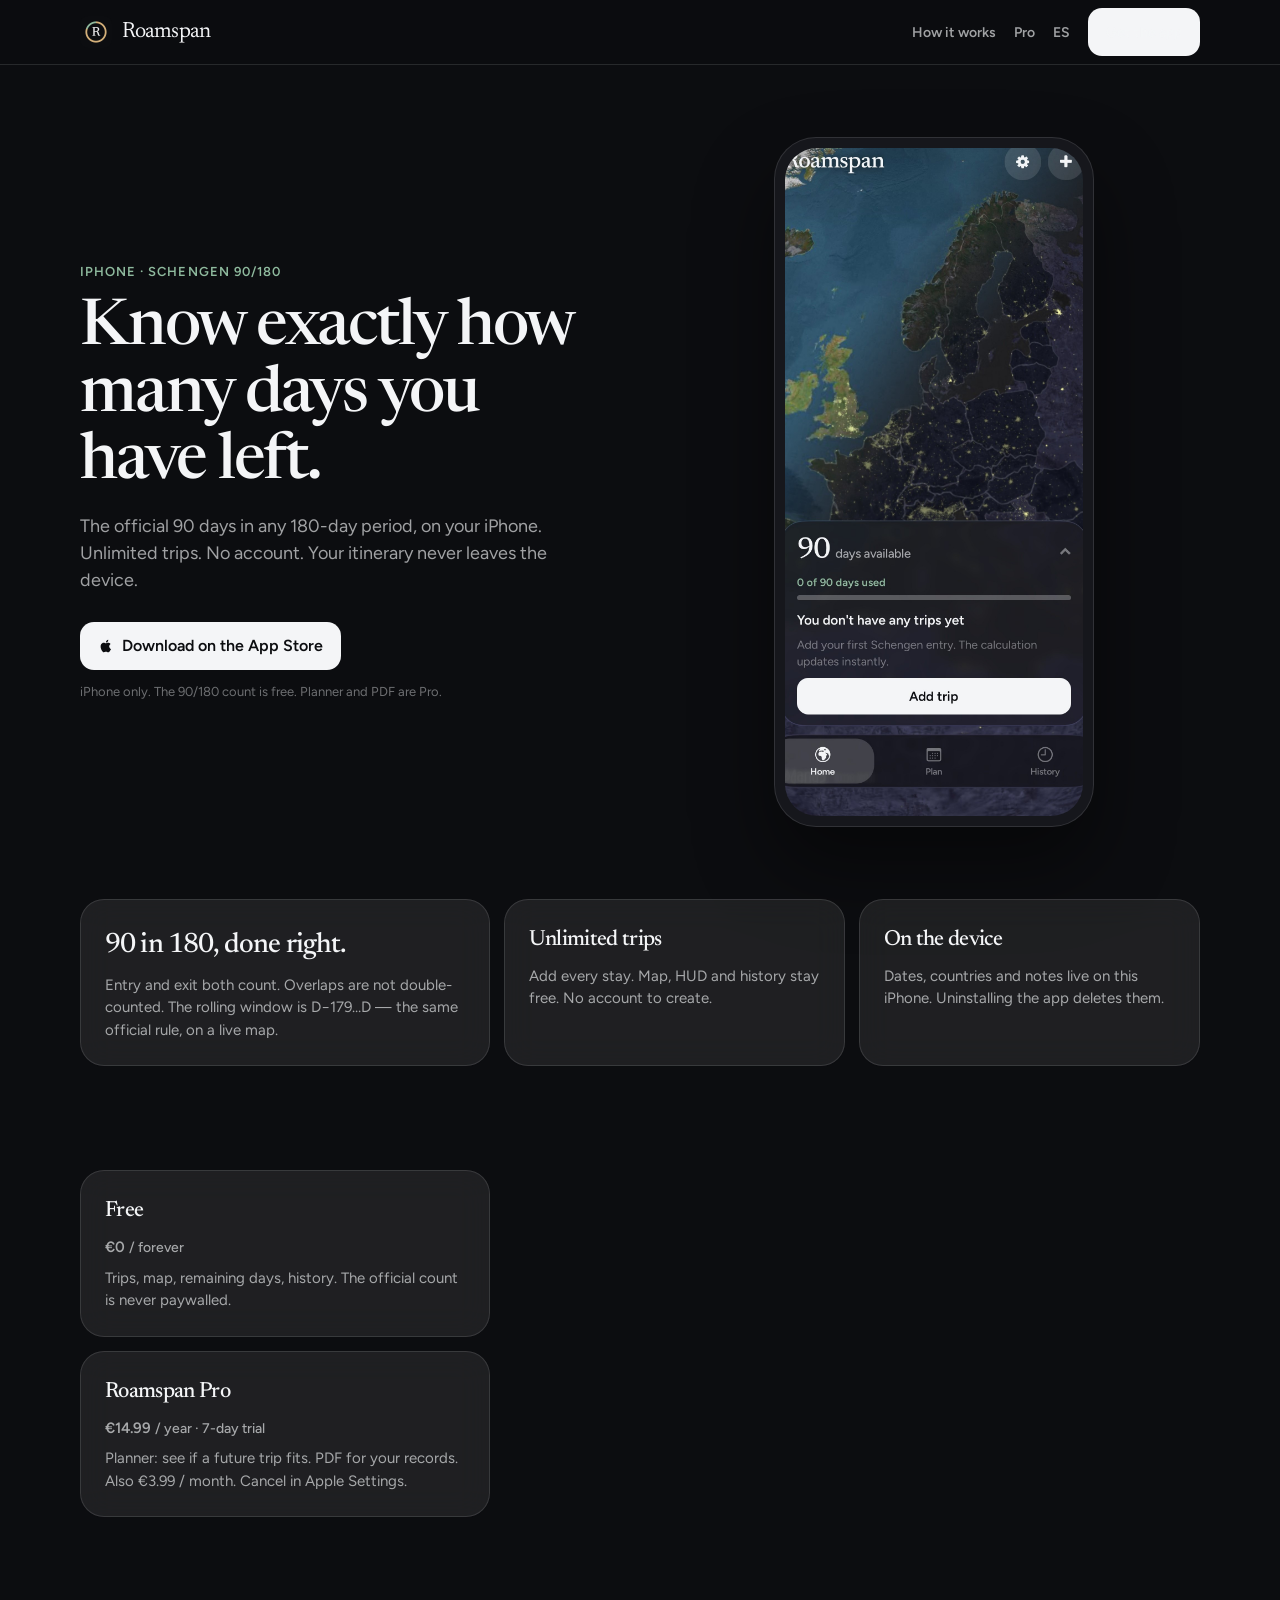
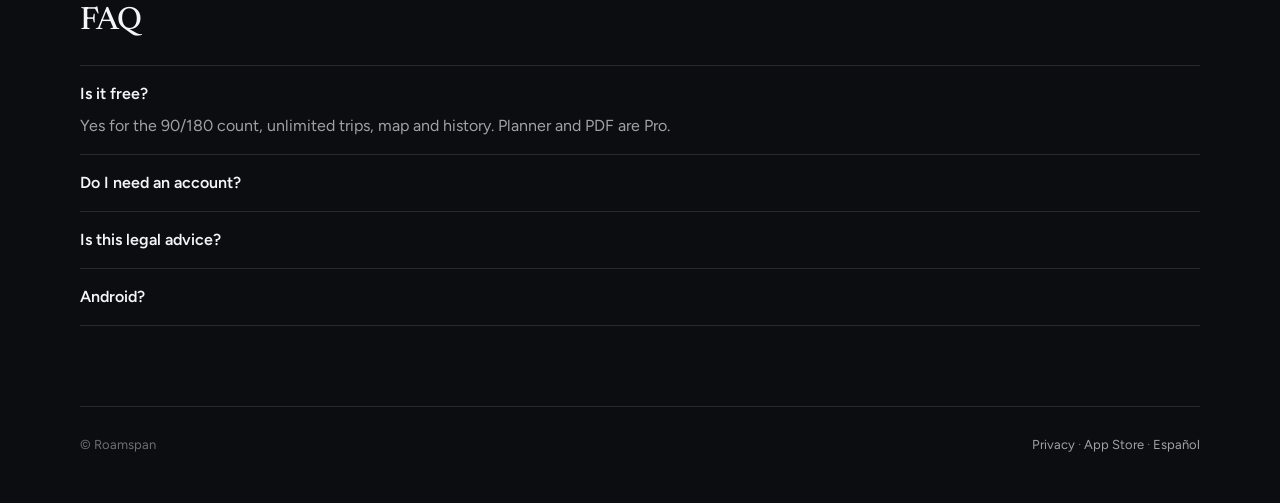
==== index.html @ 3d86e98d "feat(web): landing en inglés como idioma principal Raíz y privacidad en inglés; español en /es/. Moc" ====
<!doctype html>
<html lang="en">
<head>
  <meta charset="utf-8" />
  <meta name="viewport" content="width=device-width, initial-scale=1" />
  <title>Roamspan — Know your Schengen days</title>
  <meta name="description" content="The official 90/180 Schengen rule on iPhone. Unlimited trips, no account. Your itinerary never leaves the device." />
  <link rel="canonical" href="https://roamspan.app/" />
  <link rel="alternate" hreflang="en" href="https://roamspan.app/" />
  <link rel="alternate" hreflang="es" href="https://roamspan.app/es/" />
  <link rel="alternate" hreflang="x-default" href="https://roamspan.app/" />
  <meta name="apple-itunes-app" content="app-id=6804630253, affiliate-data=ct=web_home" />
  <meta property="og:type" content="website" />
  <meta property="og:url" content="https://roamspan.app/" />
  <meta property="og:title" content="Roamspan — Know your Schengen days" />
  <meta property="og:description" content="90/180 on iPhone. No account. Your trips stay on the device." />
  <meta property="og:locale" content="en_US" />
  <meta property="og:locale:alternate" content="es_ES" />
  <meta property="og:image" content="https://roamspan.app/og.jpg" />
  <meta name="twitter:card" content="summary_large_image" />
  <link rel="icon" href="/favicon.png" />
  <link rel="apple-touch-icon" href="/icon.png" />
  <link rel="preconnect" href="https://fonts.googleapis.com" />
  <link rel="preconnect" href="https://fonts.gstatic.com" crossorigin />
  <link href="https://fonts.googleapis.com/css2?family=Figtree:wght@400;500;600&family=Newsreader:opsz,wght@6..72,500&display=swap" rel="stylesheet" />
  <link rel="stylesheet" href="/styles.css" />
</head>
<body>
  <header class="nav">
    <div class="wrap nav-inner">
      <a class="brand" href="/"><img src="/icon.png" width="32" height="32" alt="" />Roamspan</a>
      <nav class="nav-links">
        <a href="#how">How it works</a>
        <a href="#pro">Pro</a>
        <a href="/es/" class="lang" hreflang="es">ES</a>
        <a class="btn" href="https://apps.apple.com/app/id6804630253">Get the app</a>
      </nav>
    </div>
  </header>

  <main>
    <section class="wrap hero">
      <div>
        <p class="kicker">iPhone · Schengen 90/180</p>
        <h1>Know exactly how many days you have left.</h1>
        <p class="lede">The official 90 days in any 180-day period, on your iPhone. Unlimited trips. No account. Your itinerary never leaves the device.</p>
        <div class="cta-row">
          <a class="btn" href="https://apps.apple.com/app/id6804630253">
            <svg viewBox="0 0 24 24" aria-hidden="true"><path fill="currentColor" d="M16.7 12.6c0-2.4 2-3.6 2.1-3.7-1.1-1.7-2.9-1.9-3.5-1.9-1.5-.2-2.9.9-3.6.9s-1.9-1-3.1-.9c-1.6 0-3.1 1-3.9 2.4-1.7 2.9-.4 7.2 1.2 9.6.8 1.2 1.7 2.5 3 2.4 1.2-.1 1.6-.7 3.1-.7s1.8.7 3.1.7 2-.1 3-2.3c1.1-1.3 1.5-2.5 1.5-2.6-.1 0-2.8-1.1-2.9-4.3zM14.5 5.8c.6-.8 1.1-1.9.9-3-.9 0-2 .6-2.6 1.3-.6.7-1.1 1.8-.9 2.8 1 .1 2-.5 2.6-1.1z"/></svg>
            Download on the App Store
          </a>
        </div>
        <p class="fine">iPhone only. The 90/180 count is free. Planner and PDF are Pro.</p>
      </div>
      <div class="phone" aria-hidden="true">
        <img src="/app-home.jpg" alt="" width="390" height="800" />
      </div>
    </section>

    <section class="wrap bento" id="how">
      <article class="card wide">
        <h2>90 in 180, done right.</h2>
        <p>Entry and exit both count. Overlaps are not double-counted. The rolling window is D−179…D — the same official rule, on a live map.</p>
      </article>
      <article class="card">
        <h3>Unlimited trips</h3>
        <p>Add every stay. Map, HUD and history stay free. No account to create.</p>
      </article>
      <article class="card">
        <h3>On the device</h3>
        <p>Dates, countries and notes live on this iPhone. Uninstalling the app deletes them.</p>
      </article>
    </section>

    <section class="wrap bento" id="pro">
      <article class="card">
        <h3>Free</h3>
        <p class="price">€0 <span>/ forever</span></p>
        <p>Trips, map, remaining days, history. The official count is never paywalled.</p>
      </article>
      <article class="card wide">
        <h3>Roamspan Pro</h3>
        <p class="price">€14.99 <span>/ year · 7-day trial</span></p>
        <p>Planner: see if a future trip fits. PDF for your records. Also €3.99 / month. Cancel in Apple Settings.</p>
      </article>
    </section>

    <section class="wrap faq">
      <h2>FAQ</h2>
      <details open>
        <summary>Is it free?</summary>
        <p>Yes for the 90/180 count, unlimited trips, map and history. Planner and PDF are Pro.</p>
      </details>
      <details>
        <summary>Do I need an account?</summary>
        <p>No. There is no sign-in. Your trips stay on the iPhone.</p>
      </details>
      <details>
        <summary>Is this legal advice?</summary>
        <p>No. Roamspan is a planning tool. Border authorities always have the final decision. Short-stay visas, residence permits and some bilateral rules follow other limits.</p>
      </details>
      <details>
        <summary>Android?</summary>
        <p>Not in V1. Roamspan is iPhone-only for now.</p>
      </details>
    </section>
  </main>

  <footer class="wrap foot">
    <span>© Roamspan</span>
    <span>
      <a href="/privacy/">Privacy</a>
      ·
      <a href="https://apps.apple.com/app/id6804630253">App Store</a>
      ·
      <a href="/es/" hreflang="es">Español</a>
    </span>
  </footer>
</body>
</html>
---- styles.css ----
:root {
  --bg: #0c0d10;
  --fg: #f4f5f7;
  --muted: rgba(244, 245, 247, 0.64);
  --subtle: rgba(244, 245, 247, 0.42);
  --ok: #8fba9e;
  --warn: #d4b07a;
  --fill: rgba(255, 255, 255, 0.08);
  --line: rgba(244, 245, 247, 0.12);
  --glass: rgba(22, 23, 28, 0.55);
}

* { box-sizing: border-box; margin: 0; padding: 0; }
html { scroll-behavior: smooth; }
body {
  font-family: Figtree, ui-sans-serif, system-ui, sans-serif;
  background: var(--bg);
  color: var(--fg);
  line-height: 1.5;
  -webkit-font-smoothing: antialiased;
}
a { color: inherit; }
img { max-width: 100%; display: block; }

.wrap { width: min(1120px, calc(100% - 40px)); margin-inline: auto; }
.serif { font-family: Newsreader, ui-serif, Georgia, serif; }

.nav {
  position: sticky;
  top: 0;
  z-index: 20;
  backdrop-filter: blur(18px);
  background: rgba(12, 13, 16, 0.72);
  border-bottom: 1px solid var(--line);
}
.nav-inner {
  display: flex;
  align-items: center;
  justify-content: space-between;
  min-height: 64px;
  gap: 16px;
}
.brand {
  display: flex;
  align-items: center;
  gap: 10px;
  text-decoration: none;
  font-family: Newsreader, ui-serif, Georgia, serif;
  font-size: 22px;
  letter-spacing: -0.04em;
}
.brand img { width: 32px; height: 32px; border-radius: 8px; }
.nav-links { display: flex; align-items: center; gap: 18px; }
.nav-links a { color: var(--muted); text-decoration: none; font-size: 14px; font-weight: 600; }
.nav-links a:hover { color: var(--fg); }
.lang { font-size: 13px; color: var(--subtle); text-decoration: none; font-weight: 600; }

.btn {
  display: inline-flex;
  align-items: center;
  justify-content: center;
  gap: 8px;
  min-height: 48px;
  padding: 0 18px;
  border-radius: 14px;
  background: var(--fg);
  color: var(--bg);
  font-weight: 600;
  font-size: 16px;
  text-decoration: none;
  border: 0;
}
.btn:hover { filter: brightness(0.96); }
.btn svg { width: 16px; height: 16px; }
.btn-ghost {
  background: transparent;
  color: var(--fg);
  border: 1px solid var(--line);
}

.hero {
  display: grid;
  grid-template-columns: 1fr 1fr;
  gap: 56px;
  align-items: center;
  padding: 72px 0 40px;
}
.kicker {
  color: var(--ok);
  font-size: 13px;
  font-weight: 600;
  letter-spacing: 0.08em;
  text-transform: uppercase;
  margin-bottom: 14px;
}
h1 {
  font-family: Newsreader, ui-serif, Georgia, serif;
  font-size: clamp(40px, 5vw, 64px);
  font-weight: 500;
  letter-spacing: -0.035em;
  line-height: 1.05;
  margin-bottom: 16px;
}
.lede {
  color: var(--muted);
  font-size: 18px;
  max-width: 42ch;
  margin-bottom: 28px;
}
.cta-row { display: flex; flex-wrap: wrap; gap: 12px; align-items: center; }
.fine { color: var(--subtle); font-size: 13px; margin-top: 12px; }

.phone {
  justify-self: center;
  width: min(320px, 100%);
  aspect-ratio: 9 / 19.4;
  border-radius: 42px;
  padding: 10px;
  background: #16171c;
  border: 1px solid var(--line);
  box-shadow: 0 40px 80px rgba(0, 0, 0, 0.45);
}
.phone img {
  width: 100%;
  height: 100%;
  object-fit: cover;
  object-position: top;
  border-radius: 32px;
}

.bento {
  display: grid;
  grid-template-columns: 1.2fr 1fr 1fr;
  gap: 14px;
  padding: 32px 0 72px;
}
.card {
  background: var(--fill);
  border: 1px solid var(--line);
  border-radius: 24px;
  padding: 24px;
  backdrop-filter: blur(16px);
}
.card.wide { grid-column: 1; }
.card h2, .card h3 {
  font-family: Newsreader, ui-serif, Georgia, serif;
  font-weight: 500;
  letter-spacing: -0.03em;
  margin-bottom: 8px;
}
.card h2 { font-size: 28px; }
.card h3 { font-size: 22px; }
.card p { color: var(--muted); font-size: 15px; }
.price { font-size: 28px; font-weight: 600; margin: 8px 0; }
.price span { font-size: 14px; color: var(--muted); font-weight: 500; }

.faq { padding: 8px 0 80px; }
.faq h2 {
  font-family: Newsreader, ui-serif, Georgia, serif;
  font-size: 32px;
  font-weight: 500;
  letter-spacing: -0.03em;
  margin-bottom: 20px;
}
details {
  border-top: 1px solid var(--line);
  padding: 16px 0;
}
details:last-of-type { border-bottom: 1px solid var(--line); }
summary {
  cursor: pointer;
  font-weight: 600;
  list-style: none;
}
summary::-webkit-details-marker { display: none; }
details p { color: var(--muted); margin-top: 8px; max-width: 62ch; }

.foot {
  border-top: 1px solid var(--line);
  padding: 28px 0 48px;
  display: flex;
  justify-content: space-between;
  gap: 16px;
  flex-wrap: wrap;
  color: var(--subtle);
  font-size: 13px;
}
.foot a { color: var(--muted); text-decoration: none; }
.legal { max-width: 68ch; color: var(--muted); font-size: 16px; line-height: 1.6; }
.legal p + p { margin-top: 14px; }
.page { padding: 48px 0 80px; }
.page h1 { font-size: 42px; margin-bottom: 24px; }

@media (max-width: 840px) {
  .hero { grid-template-columns: 1fr; padding-top: 40px; }
  .phone { order: -1; width: min(260px, 70vw); }
  .bento { grid-template-columns: 1fr; }
  .card.wide { grid-column: auto; }
  h1 { font-size: 40px; }
}
@media (prefers-reduced-motion: reduce) {
  html { scroll-behavior: auto; }
}
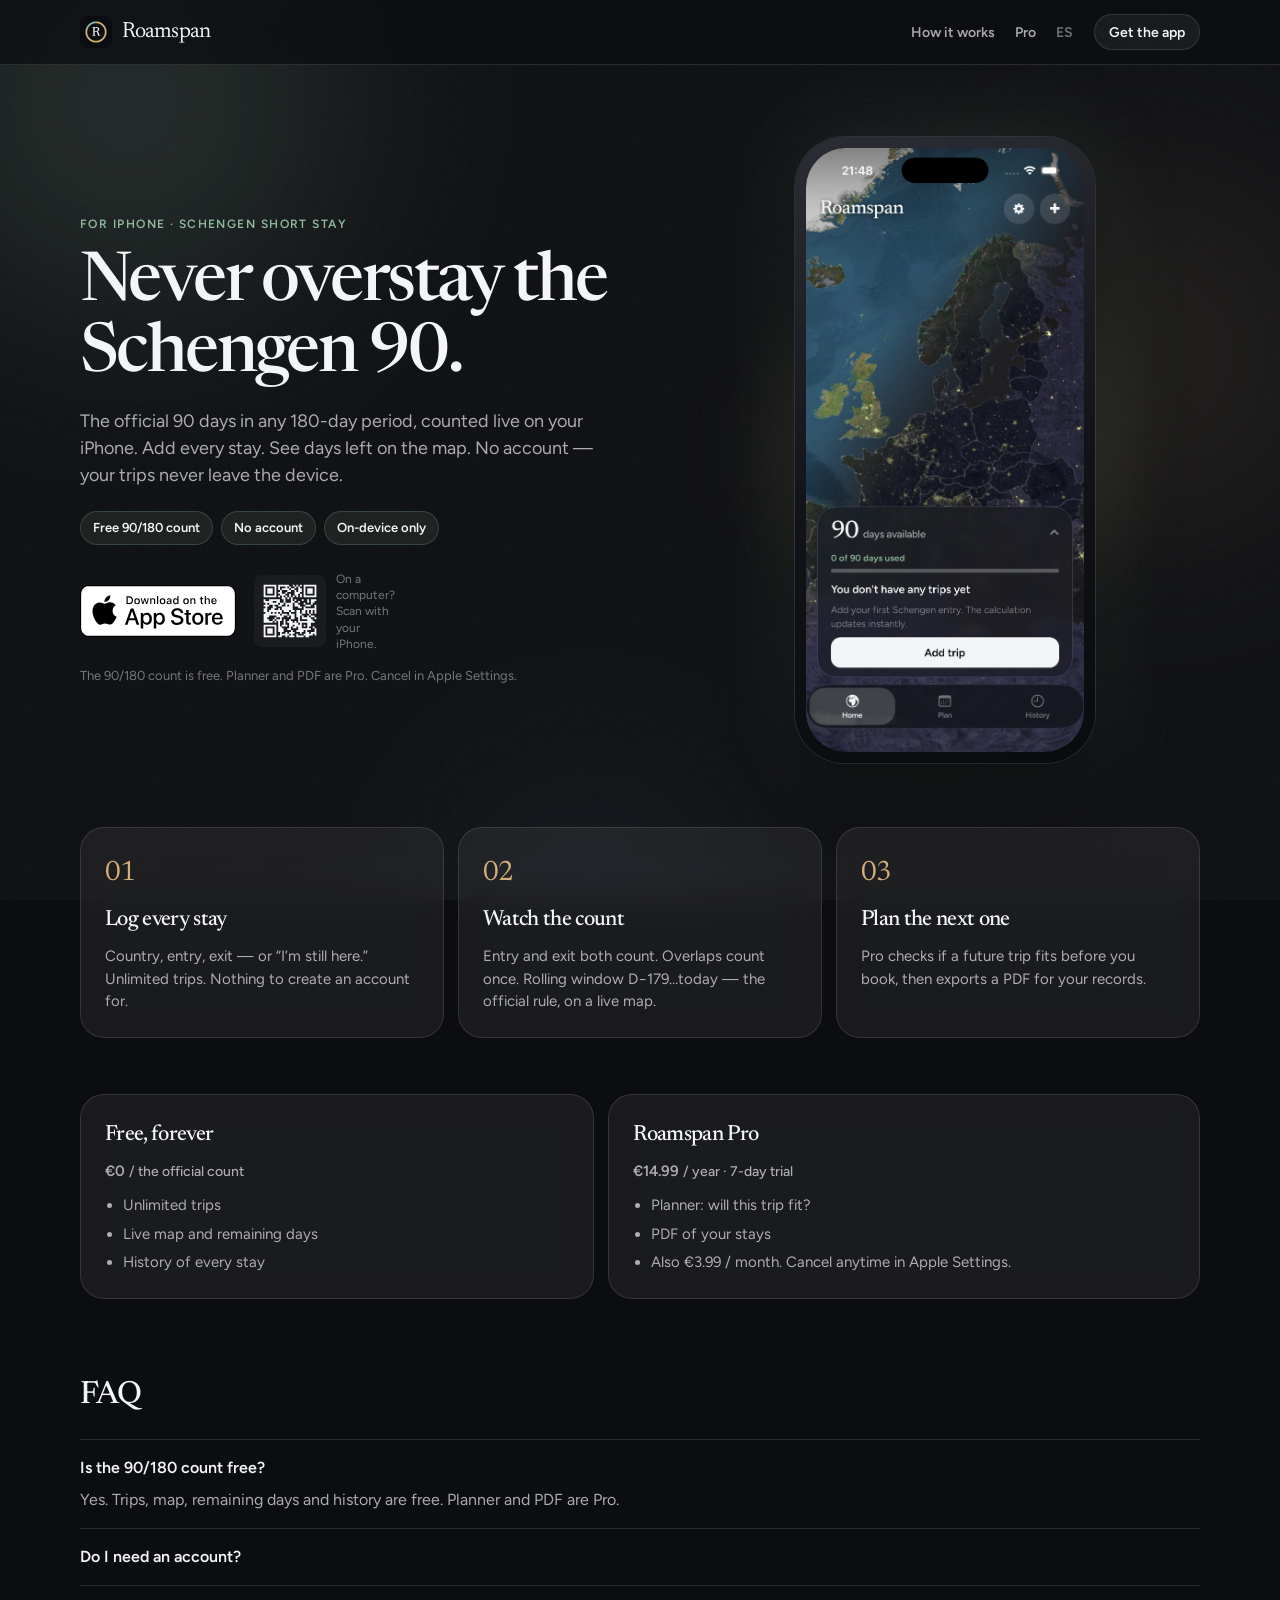
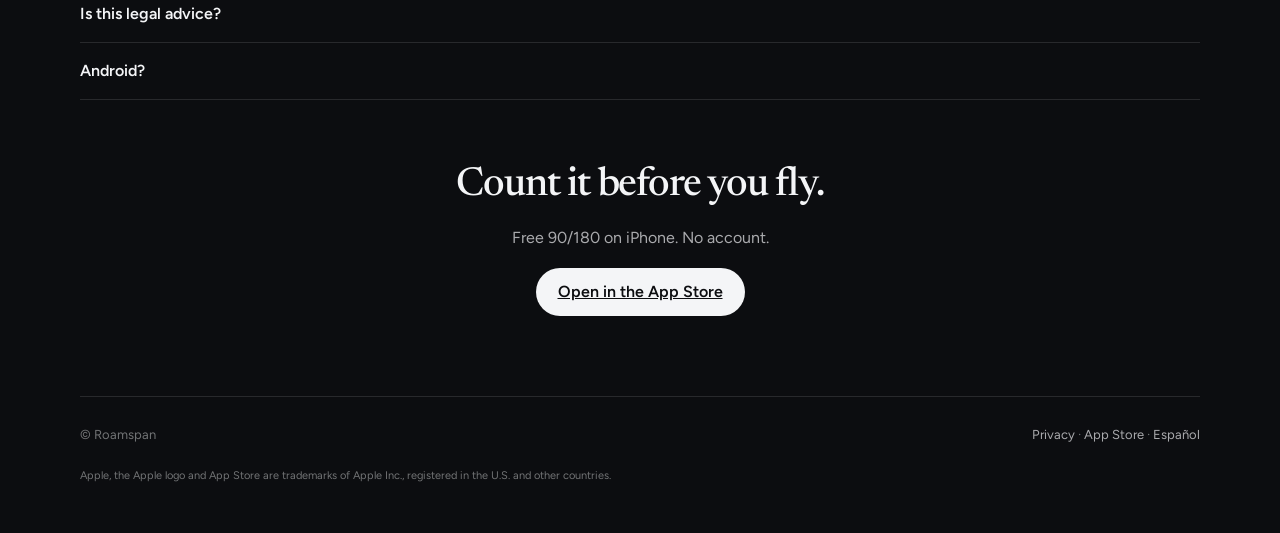
==== commit f85619f8: "fix(web): badge oficial de Apple, mockup completo y copy de conversión Fondo con orbes, CTA de nav l" ====
--- a/index.html
+++ b/index.html
@@ -3,8 +3,8 @@
 <head>
   <meta charset="utf-8" />
   <meta name="viewport" content="width=device-width, initial-scale=1" />
-  <title>Roamspan — Know your Schengen days</title>
-  <meta name="description" content="The official 90/180 Schengen rule on iPhone. Unlimited trips, no account. Your itinerary never leaves the device." />
+  <title>Roamspan — Never overstay the Schengen 90</title>
+  <meta name="description" content="The official 90 days in any 180-day period, counted live on iPhone. Unlimited trips. No account. Your itinerary never leaves the device." />
   <link rel="canonical" href="https://roamspan.app/" />
   <link rel="alternate" hreflang="en" href="https://roamspan.app/" />
   <link rel="alternate" hreflang="es" href="https://roamspan.app/es/" />
@@ -12,8 +12,8 @@
   <meta name="apple-itunes-app" content="app-id=6804630253, affiliate-data=ct=web_home" />
   <meta property="og:type" content="website" />
   <meta property="og:url" content="https://roamspan.app/" />
-  <meta property="og:title" content="Roamspan — Know your Schengen days" />
-  <meta property="og:description" content="90/180 on iPhone. No account. Your trips stay on the device." />
+  <meta property="og:title" content="Roamspan — Never overstay the Schengen 90" />
+  <meta property="og:description" content="Official 90/180 on iPhone. No account. Your trips stay on the device." />
   <meta property="og:locale" content="en_US" />
   <meta property="og:locale:alternate" content="es_ES" />
   <meta property="og:image" content="https://roamspan.app/og.jpg" />
@@ -26,6 +26,13 @@
   <link rel="stylesheet" href="/styles.css" />
 </head>
 <body>
+  <div class="bg" aria-hidden="true">
+    <div class="orb orb-a"></div>
+    <div class="orb orb-b"></div>
+    <div class="orb orb-c"></div>
+    <div class="grain"></div>
+  </div>
+
   <header class="nav">
     <div class="wrap nav-inner">
       <a class="brand" href="/"><img src="/icon.png" width="32" height="32" alt="" />Roamspan</a>
@@ -33,67 +40,88 @@
         <a href="#how">How it works</a>
         <a href="#pro">Pro</a>
         <a href="/es/" class="lang" hreflang="es">ES</a>
-        <a class="btn" href="https://apps.apple.com/app/id6804630253">Get the app</a>
+        <a class="nav-cta" href="https://apps.apple.com/app/id6804630253">Get the app</a>
       </nav>
     </div>
   </header>
 
   <main>
     <section class="wrap hero">
-      <div>
-        <p class="kicker">iPhone · Schengen 90/180</p>
-        <h1>Know exactly how many days you have left.</h1>
-        <p class="lede">The official 90 days in any 180-day period, on your iPhone. Unlimited trips. No account. Your itinerary never leaves the device.</p>
+      <div class="hero-copy">
+        <p class="kicker">For iPhone · Schengen short stay</p>
+        <h1>Never overstay the Schengen 90.</h1>
+        <p class="lede">The official 90 days in any 180-day period, counted live on your iPhone. Add every stay. See days left on the map. No account — your trips never leave the device.</p>
+        <ul class="chips">
+          <li>Free 90/180 count</li>
+          <li>No account</li>
+          <li>On-device only</li>
+        </ul>
         <div class="cta-row">
-          <a class="btn" href="https://apps.apple.com/app/id6804630253">
-            <svg viewBox="0 0 24 24" aria-hidden="true"><path fill="currentColor" d="M16.7 12.6c0-2.4 2-3.6 2.1-3.7-1.1-1.7-2.9-1.9-3.5-1.9-1.5-.2-2.9.9-3.6.9s-1.9-1-3.1-.9c-1.6 0-3.1 1-3.9 2.4-1.7 2.9-.4 7.2 1.2 9.6.8 1.2 1.7 2.5 3 2.4 1.2-.1 1.6-.7 3.1-.7s1.8.7 3.1.7 2-.1 3-2.3c1.1-1.3 1.5-2.5 1.5-2.6-.1 0-2.8-1.1-2.9-4.3zM14.5 5.8c.6-.8 1.1-1.9.9-3-.9 0-2 .6-2.6 1.3-.6.7-1.1 1.8-.9 2.8 1 .1 2-.5 2.6-1.1z"/></svg>
-            Download on the App Store
+          <a class="store-badge" href="https://apps.apple.com/app/id6804630253">
+            <img src="/badge-en.svg" alt="Download on the App Store" height="52" width="156" />
           </a>
+          <div class="scan">
+            <img src="/qr.svg" width="72" height="72" alt="QR code to the App Store" />
+            <span>On a computer? Scan with your iPhone.</span>
+          </div>
         </div>
-        <p class="fine">iPhone only. The 90/180 count is free. Planner and PDF are Pro.</p>
+        <p class="fine">The 90/180 count is free. Planner and PDF are Pro. Cancel in Apple Settings.</p>
       </div>
-      <div class="phone" aria-hidden="true">
-        <img src="/app-home.jpg" alt="" width="390" height="800" />
+      <div class="stage">
+        <div class="phone">
+          <img src="/app-home.jpg" alt="Roamspan home: 90 days available on a live Schengen map" width="1206" height="2622" />
+        </div>
       </div>
     </section>
 
-    <section class="wrap bento" id="how">
-      <article class="card wide">
-        <h2>90 in 180, done right.</h2>
-        <p>Entry and exit both count. Overlaps are not double-counted. The rolling window is D−179…D — the same official rule, on a live map.</p>
+    <section class="wrap steps" id="how">
+      <article class="step">
+        <p class="n">01</p>
+        <h2>Log every stay</h2>
+        <p>Country, entry, exit — or “I’m still here.” Unlimited trips. Nothing to create an account for.</p>
       </article>
-      <article class="card">
-        <h3>Unlimited trips</h3>
-        <p>Add every stay. Map, HUD and history stay free. No account to create.</p>
+      <article class="step">
+        <p class="n">02</p>
+        <h2>Watch the count</h2>
+        <p>Entry and exit both count. Overlaps count once. Rolling window D−179…today — the official rule, on a live map.</p>
       </article>
-      <article class="card">
-        <h3>On the device</h3>
-        <p>Dates, countries and notes live on this iPhone. Uninstalling the app deletes them.</p>
+      <article class="step">
+        <p class="n">03</p>
+        <h2>Plan the next one</h2>
+        <p>Pro checks if a future trip fits before you book, then exports a PDF for your records.</p>
       </article>
     </section>
 
     <section class="wrap bento" id="pro">
       <article class="card">
-        <h3>Free</h3>
-        <p class="price">€0 <span>/ forever</span></p>
-        <p>Trips, map, remaining days, history. The official count is never paywalled.</p>
+        <h3>Free, forever</h3>
+        <p class="price">€0 <span>/ the official count</span></p>
+        <ul>
+          <li>Unlimited trips</li>
+          <li>Live map and remaining days</li>
+          <li>History of every stay</li>
+        </ul>
       </article>
-      <article class="card wide">
+      <article class="card">
         <h3>Roamspan Pro</h3>
         <p class="price">€14.99 <span>/ year · 7-day trial</span></p>
-        <p>Planner: see if a future trip fits. PDF for your records. Also €3.99 / month. Cancel in Apple Settings.</p>
+        <ul>
+          <li>Planner: will this trip fit?</li>
+          <li>PDF of your stays</li>
+          <li>Also €3.99 / month. Cancel anytime in Apple Settings.</li>
+        </ul>
       </article>
     </section>
 
     <section class="wrap faq">
       <h2>FAQ</h2>
       <details open>
-        <summary>Is it free?</summary>
-        <p>Yes for the 90/180 count, unlimited trips, map and history. Planner and PDF are Pro.</p>
+        <summary>Is the 90/180 count free?</summary>
+        <p>Yes. Trips, map, remaining days and history are free. Planner and PDF are Pro.</p>
       </details>
       <details>
         <summary>Do I need an account?</summary>
-        <p>No. There is no sign-in. Your trips stay on the iPhone.</p>
+        <p>No. There is no sign-in. Dates, countries and notes live on this iPhone. Uninstalling the app deletes them.</p>
       </details>
       <details>
         <summary>Is this legal advice?</summary>
@@ -101,8 +129,16 @@
       </details>
       <details>
         <summary>Android?</summary>
-        <p>Not in V1. Roamspan is iPhone-only for now.</p>
+        <p>Not in V1. Roamspan is for iPhone.</p>
       </details>
+    </section>
+
+    <section class="wrap end">
+      <h2>Count it before you fly.</h2>
+      <p>Free 90/180 on iPhone. No account.</p>
+      <div class="cta-row">
+        <a class="nav-cta" href="https://apps.apple.com/app/id6804630253">Open in the App Store</a>
+      </div>
     </section>
   </main>
 
@@ -115,6 +151,7 @@
       ·
       <a href="/es/" hreflang="es">Español</a>
     </span>
+    <p class="legal-note">Apple, the Apple logo and App Store are trademarks of Apple Inc., registered in the U.S. and other countries.</p>
   </footer>
 </body>
 </html>
--- a/styles.css
+++ b/styles.css
@@ -1,13 +1,13 @@
 :root {
   --bg: #0c0d10;
   --fg: #f4f5f7;
-  --muted: rgba(244, 245, 247, 0.64);
-  --subtle: rgba(244, 245, 247, 0.42);
+  --muted: rgba(244, 245, 247, 0.68);
+  --subtle: rgba(244, 245, 247, 0.44);
   --ok: #8fba9e;
-  --warn: #d4b07a;
-  --fill: rgba(255, 255, 255, 0.08);
+  --gold: #d4b07a;
+  --fill: rgba(255, 255, 255, 0.06);
   --line: rgba(244, 245, 247, 0.12);
-  --glass: rgba(22, 23, 28, 0.55);
+  --glass: rgba(12, 13, 16, 0.72);
 }
 
 * { box-sizing: border-box; margin: 0; padding: 0; }
@@ -18,19 +18,89 @@
   color: var(--fg);
   line-height: 1.5;
   -webkit-font-smoothing: antialiased;
+  overflow-x: hidden;
 }
 a { color: inherit; }
 img { max-width: 100%; display: block; }
 
 .wrap { width: min(1120px, calc(100% - 40px)); margin-inline: auto; }
-.serif { font-family: Newsreader, ui-serif, Georgia, serif; }
+
+/* Ambient field */
+.bg {
+  position: fixed;
+  inset: 0;
+  z-index: 0;
+  pointer-events: none;
+  overflow: hidden;
+}
+.orb {
+  position: absolute;
+  border-radius: 50%;
+  filter: blur(80px);
+  opacity: 0.55;
+  will-change: transform;
+}
+.orb-a {
+  width: 52vw;
+  height: 52vw;
+  left: -16vw;
+  top: -18vw;
+  background: radial-gradient(circle, rgba(143, 186, 158, 0.38), transparent 68%);
+  animation: drift-a 22s ease-in-out infinite alternate;
+}
+.orb-b {
+  width: 44vw;
+  height: 44vw;
+  right: -12vw;
+  top: 8vh;
+  background: radial-gradient(circle, rgba(212, 176, 122, 0.22), transparent 68%);
+  animation: drift-b 28s ease-in-out infinite alternate;
+}
+.orb-c {
+  width: 36vw;
+  height: 36vw;
+  left: 28vw;
+  bottom: -18vw;
+  background: radial-gradient(circle, rgba(90, 120, 160, 0.18), transparent 70%);
+  animation: drift-c 26s ease-in-out infinite alternate;
+}
+.grain {
+  position: absolute;
+  inset: 0;
+  opacity: 0.09;
+  mix-blend-mode: overlay;
+  background-image: url("data:image/svg+xml;utf8,<svg xmlns='http://www.w3.org/2000/svg' width='160' height='160'><filter id='n'><feTurbulence type='fractalNoise' baseFrequency='0.85' numOctaves='2' stitchTiles='stitch'/><feColorMatrix values='0 0 0 0 1  0 0 0 0 1  0 0 0 0 1  0 0 0 0.55 0'/></filter><rect width='100%' height='100%' filter='url(%23n)'/></svg>");
+}
+
+@keyframes drift-a {
+  from { transform: translate(0, 0) scale(1); }
+  to { transform: translate(8%, 12%) scale(1.08); }
+}
+@keyframes drift-b {
+  from { transform: translate(0, 0) scale(1); }
+  to { transform: translate(-10%, 8%) scale(1.12); }
+}
+@keyframes drift-c {
+  from { transform: translate(0, 0); }
+  to { transform: translate(-6%, -10%); }
+}
+@keyframes rise {
+  from { opacity: 0; transform: translateY(14px); }
+  to { opacity: 1; transform: none; }
+}
+@keyframes glow {
+  from { opacity: 0.55; transform: scale(0.92); }
+  to { opacity: 1; transform: scale(1.06); }
+}
+
+.nav, main, footer { position: relative; z-index: 1; }
 
 .nav {
   position: sticky;
   top: 0;
   z-index: 20;
-  backdrop-filter: blur(18px);
-  background: rgba(12, 13, 16, 0.72);
+  backdrop-filter: blur(22px) saturate(1.2);
+  background: var(--glass);
   border-bottom: 1px solid var(--line);
 }
 .nav-inner {
@@ -50,89 +120,183 @@
   letter-spacing: -0.04em;
 }
 .brand img { width: 32px; height: 32px; border-radius: 8px; }
-.nav-links { display: flex; align-items: center; gap: 18px; }
-.nav-links a { color: var(--muted); text-decoration: none; font-size: 14px; font-weight: 600; }
+.nav-links { display: flex; align-items: center; gap: 20px; }
+.nav-links a {
+  color: var(--muted);
+  text-decoration: none;
+  font-size: 14px;
+  font-weight: 600;
+}
 .nav-links a:hover { color: var(--fg); }
-.lang { font-size: 13px; color: var(--subtle); text-decoration: none; font-weight: 600; }
-
-.btn {
+.nav-links a.lang { color: var(--subtle); letter-spacing: 0.04em; }
+.nav-cta {
   display: inline-flex;
   align-items: center;
-  justify-content: center;
-  gap: 8px;
-  min-height: 48px;
-  padding: 0 18px;
-  border-radius: 14px;
-  background: var(--fg);
-  color: var(--bg);
-  font-weight: 600;
-  font-size: 16px;
-  text-decoration: none;
-  border: 0;
-}
-.btn:hover { filter: brightness(0.96); }
-.btn svg { width: 16px; height: 16px; }
-.btn-ghost {
-  background: transparent;
-  color: var(--fg);
+  min-height: 36px;
+  padding: 0 14px;
+  border-radius: 999px;
   border: 1px solid var(--line);
-}
+  background: rgba(255, 255, 255, 0.06);
+  color: var(--fg) !important;
+  font-size: 13px;
+  font-weight: 600;
+}
+.nav-cta:hover { background: rgba(255, 255, 255, 0.12); color: var(--fg) !important; }
 
 .hero {
   display: grid;
-  grid-template-columns: 1fr 1fr;
-  gap: 56px;
-  align-items: center;
-  padding: 72px 0 40px;
-}
+  grid-template-columns: 1.05fr 0.95fr;
+  gap: 48px;
+  align-items: center;
+  padding: 72px 0 56px;
+}
+.hero-copy > * { animation: rise 0.75s cubic-bezier(0.22, 1, 0.36, 1) both; }
+.hero-copy > *:nth-child(2) { animation-delay: 0.07s; }
+.hero-copy > *:nth-child(3) { animation-delay: 0.14s; }
+.hero-copy > *:nth-child(4) { animation-delay: 0.2s; }
+.hero-copy > *:nth-child(5) { animation-delay: 0.26s; }
+.hero-copy > *:nth-child(6) { animation-delay: 0.32s; }
+
 .kicker {
   color: var(--ok);
-  font-size: 13px;
-  font-weight: 600;
-  letter-spacing: 0.08em;
+  font-size: 12px;
+  font-weight: 600;
+  letter-spacing: 0.12em;
   text-transform: uppercase;
-  margin-bottom: 14px;
+  margin-bottom: 16px;
 }
 h1 {
   font-family: Newsreader, ui-serif, Georgia, serif;
-  font-size: clamp(40px, 5vw, 64px);
-  font-weight: 500;
-  letter-spacing: -0.035em;
-  line-height: 1.05;
-  margin-bottom: 16px;
+  font-size: clamp(40px, 5.4vw, 68px);
+  font-weight: 500;
+  letter-spacing: -0.038em;
+  line-height: 1.04;
+  margin-bottom: 18px;
 }
 .lede {
   color: var(--muted);
   font-size: 18px;
-  max-width: 42ch;
-  margin-bottom: 28px;
-}
-.cta-row { display: flex; flex-wrap: wrap; gap: 12px; align-items: center; }
-.fine { color: var(--subtle); font-size: 13px; margin-top: 12px; }
-
+  max-width: 44ch;
+  margin-bottom: 22px;
+}
+.chips {
+  display: flex;
+  flex-wrap: wrap;
+  gap: 8px;
+  list-style: none;
+  margin-bottom: 26px;
+}
+.chips li {
+  font-size: 13px;
+  font-weight: 600;
+  color: var(--fg);
+  padding: 6px 12px;
+  border-radius: 999px;
+  background: rgba(143, 186, 158, 0.1);
+  border: 1px solid rgba(143, 186, 158, 0.22);
+}
+.cta-row {
+  display: flex;
+  flex-wrap: wrap;
+  gap: 18px;
+  align-items: center;
+}
+.store-badge {
+  display: inline-block;
+  line-height: 0;
+  /* Apple: min 40px on-screen, one-quarter height as clear space */
+  padding: 10px 0;
+}
+.store-badge img {
+  height: 52px;
+  width: auto;
+}
+.scan {
+  display: flex;
+  align-items: center;
+  gap: 10px;
+  color: var(--subtle);
+  font-size: 12px;
+  max-width: 16ch;
+  line-height: 1.35;
+}
+.scan img {
+  width: 72px;
+  height: 72px;
+  flex-shrink: 0;
+  border-radius: 8px;
+  background: rgba(255, 255, 255, 0.04);
+  padding: 6px;
+}
+.fine { color: var(--subtle); font-size: 13px; margin-top: 14px; }
+
+.stage {
+  position: relative;
+  display: grid;
+  place-items: center;
+  min-height: 560px;
+  animation: rise 0.9s 0.18s cubic-bezier(0.22, 1, 0.36, 1) both;
+}
+.stage::before {
+  content: "";
+  position: absolute;
+  width: 78%;
+  height: 62%;
+  background: radial-gradient(circle, rgba(143, 186, 158, 0.4), rgba(212, 176, 122, 0.14) 42%, transparent 70%);
+  filter: blur(42px);
+  animation: glow 9s ease-in-out infinite alternate;
+}
 .phone {
-  justify-self: center;
-  width: min(320px, 100%);
-  aspect-ratio: 9 / 19.4;
-  border-radius: 42px;
-  padding: 10px;
-  background: #16171c;
-  border: 1px solid var(--line);
-  box-shadow: 0 40px 80px rgba(0, 0, 0, 0.45);
+  position: relative;
+  width: min(300px, 76vw);
+  padding: 11px;
+  border-radius: 50px;
+  background: linear-gradient(165deg, #2c2d34 0%, #121318 55%, #0a0b0e 100%);
+  box-shadow:
+    0 0 0 1px rgba(255, 255, 255, 0.1),
+    0 30px 60px rgba(0, 0, 0, 0.45),
+    0 0 90px rgba(143, 186, 158, 0.16);
 }
 .phone img {
   width: 100%;
-  height: 100%;
-  object-fit: cover;
-  object-position: top;
-  border-radius: 32px;
-}
+  height: auto;
+  border-radius: 40px;
+}
+
+.steps {
+  display: grid;
+  grid-template-columns: repeat(3, 1fr);
+  gap: 14px;
+  padding: 8px 0 56px;
+}
+.step {
+  background: var(--fill);
+  border: 1px solid var(--line);
+  border-radius: 24px;
+  padding: 24px;
+  backdrop-filter: blur(16px);
+}
+.step .n {
+  font-family: Newsreader, ui-serif, Georgia, serif;
+  font-size: 28px;
+  color: var(--gold);
+  letter-spacing: -0.04em;
+  margin-bottom: 10px;
+}
+.step h2 {
+  font-family: Newsreader, ui-serif, Georgia, serif;
+  font-weight: 500;
+  font-size: 22px;
+  letter-spacing: -0.03em;
+  margin-bottom: 8px;
+}
+.step p { color: var(--muted); font-size: 15px; }
 
 .bento {
   display: grid;
-  grid-template-columns: 1.2fr 1fr 1fr;
+  grid-template-columns: 1fr 1.15fr;
   gap: 14px;
-  padding: 32px 0 72px;
+  padding: 0 0 64px;
 }
 .card {
   background: var(--fill);
@@ -141,20 +305,25 @@
   padding: 24px;
   backdrop-filter: blur(16px);
 }
-.card.wide { grid-column: 1; }
-.card h2, .card h3 {
+.card h3 {
   font-family: Newsreader, ui-serif, Georgia, serif;
   font-weight: 500;
   letter-spacing: -0.03em;
+  font-size: 22px;
   margin-bottom: 8px;
 }
-.card h2 { font-size: 28px; }
-.card h3 { font-size: 22px; }
 .card p { color: var(--muted); font-size: 15px; }
 .price { font-size: 28px; font-weight: 600; margin: 8px 0; }
 .price span { font-size: 14px; color: var(--muted); font-weight: 500; }
-
-.faq { padding: 8px 0 80px; }
+.card ul {
+  margin-top: 12px;
+  padding-left: 18px;
+  color: var(--muted);
+  font-size: 15px;
+}
+.card li + li { margin-top: 6px; }
+
+.faq { padding: 8px 0 48px; }
 .faq h2 {
   font-family: Newsreader, ui-serif, Georgia, serif;
   font-size: 32px;
@@ -174,6 +343,29 @@
 }
 summary::-webkit-details-marker { display: none; }
 details p { color: var(--muted); margin-top: 8px; max-width: 62ch; }
+
+.end {
+  text-align: center;
+  padding: 8px 0 80px;
+}
+.end h2 {
+  font-family: Newsreader, ui-serif, Georgia, serif;
+  font-size: clamp(28px, 4vw, 40px);
+  font-weight: 500;
+  letter-spacing: -0.03em;
+  margin-bottom: 10px;
+}
+.end p { color: var(--muted); margin-bottom: 18px; }
+.end .cta-row { justify-content: center; }
+.end .nav-cta {
+  min-height: 48px;
+  padding: 0 22px;
+  font-size: 16px;
+  background: var(--fg);
+  color: var(--bg) !important;
+  border: 0;
+}
+.end .nav-cta:hover { filter: brightness(0.96); color: var(--bg) !important; }
 
 .foot {
   border-top: 1px solid var(--line);
@@ -186,18 +378,22 @@
   font-size: 13px;
 }
 .foot a { color: var(--muted); text-decoration: none; }
+.legal-note { width: 100%; font-size: 11px; color: var(--subtle); margin-top: 8px; }
 .legal { max-width: 68ch; color: var(--muted); font-size: 16px; line-height: 1.6; }
 .legal p + p { margin-top: 14px; }
 .page { padding: 48px 0 80px; }
 .page h1 { font-size: 42px; margin-bottom: 24px; }
 
 @media (max-width: 840px) {
-  .hero { grid-template-columns: 1fr; padding-top: 40px; }
-  .phone { order: -1; width: min(260px, 70vw); }
-  .bento { grid-template-columns: 1fr; }
-  .card.wide { grid-column: auto; }
-  h1 { font-size: 40px; }
+  .hero { grid-template-columns: 1fr; padding-top: 36px; gap: 28px; }
+  .stage { order: -1; min-height: 0; }
+  .phone { width: min(240px, 68vw); }
+  .steps, .bento { grid-template-columns: 1fr; }
+  h1 { font-size: 38px; }
+  .scan { display: none; }
+  .nav-links a:not(.nav-cta):not(.lang) { display: none; }
 }
 @media (prefers-reduced-motion: reduce) {
   html { scroll-behavior: auto; }
-}
+  .orb, .stage::before, .hero-copy > *, .stage { animation: none !important; }
+}
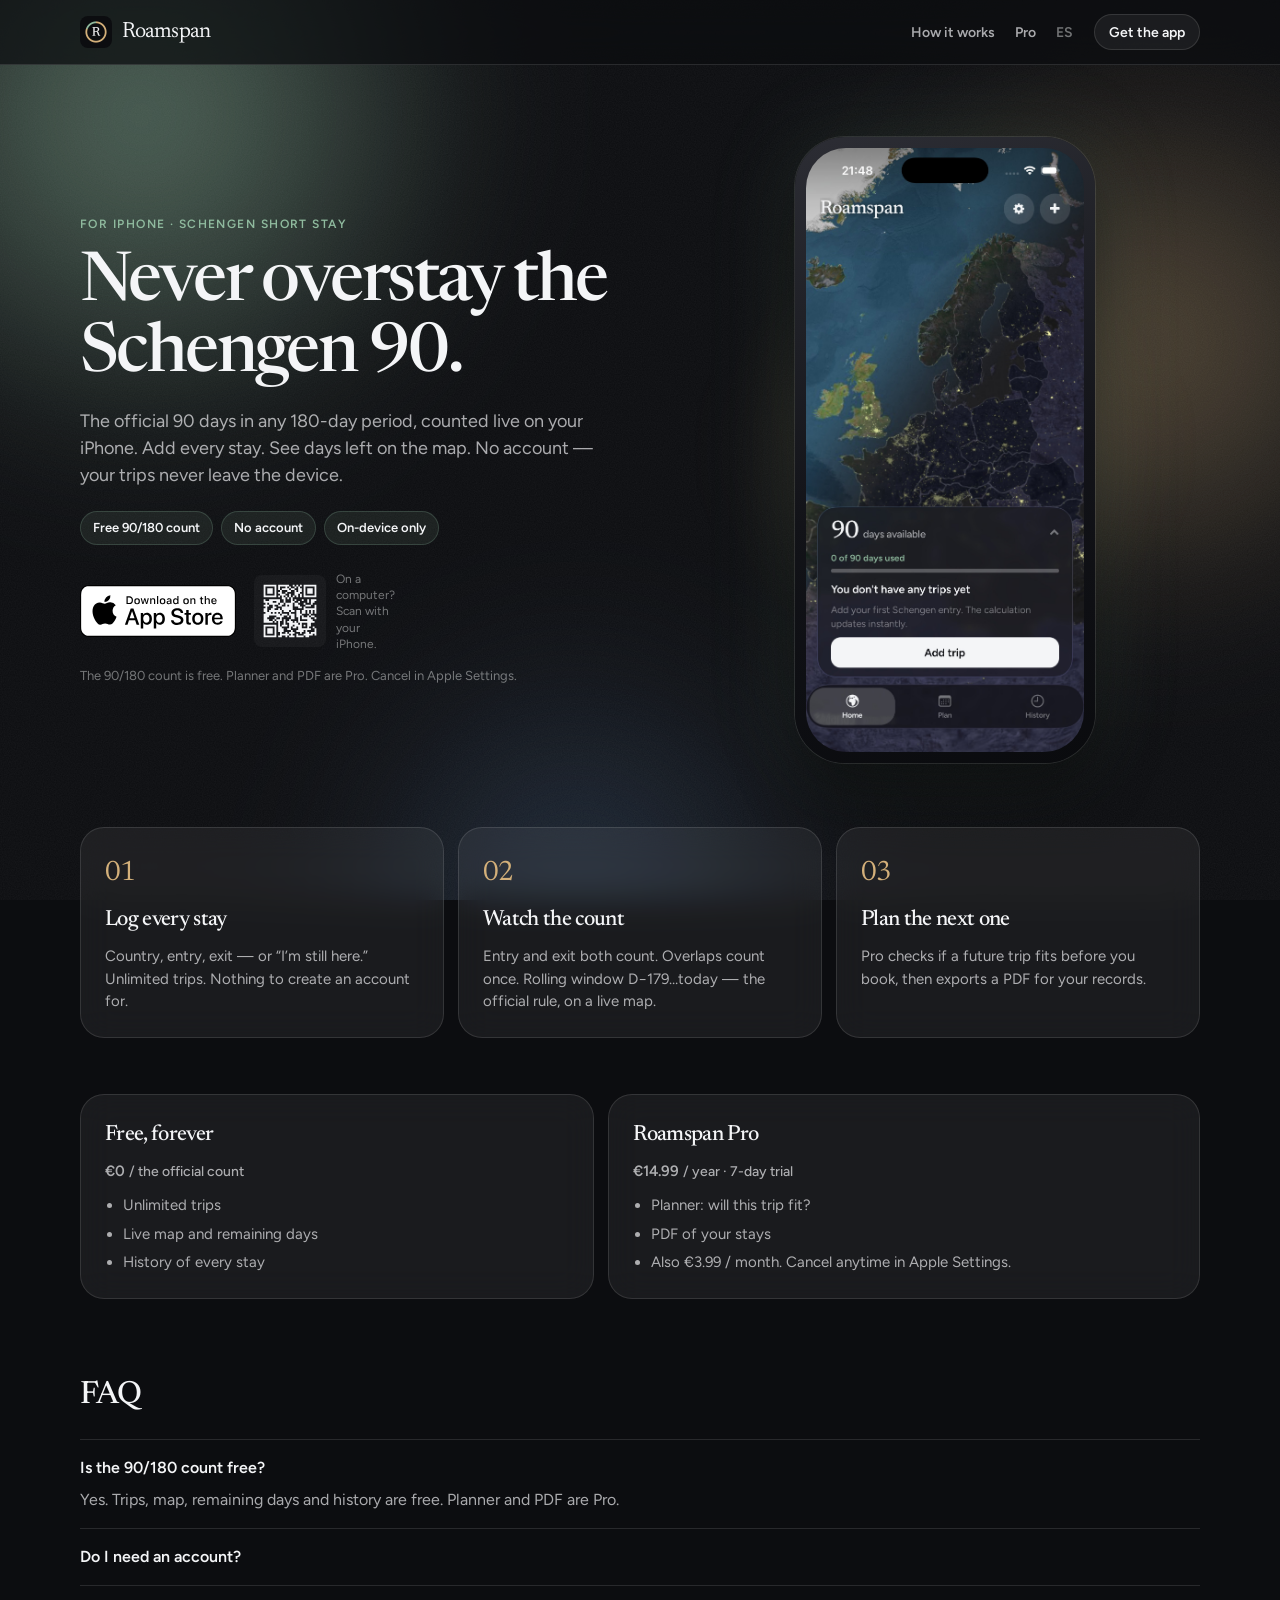
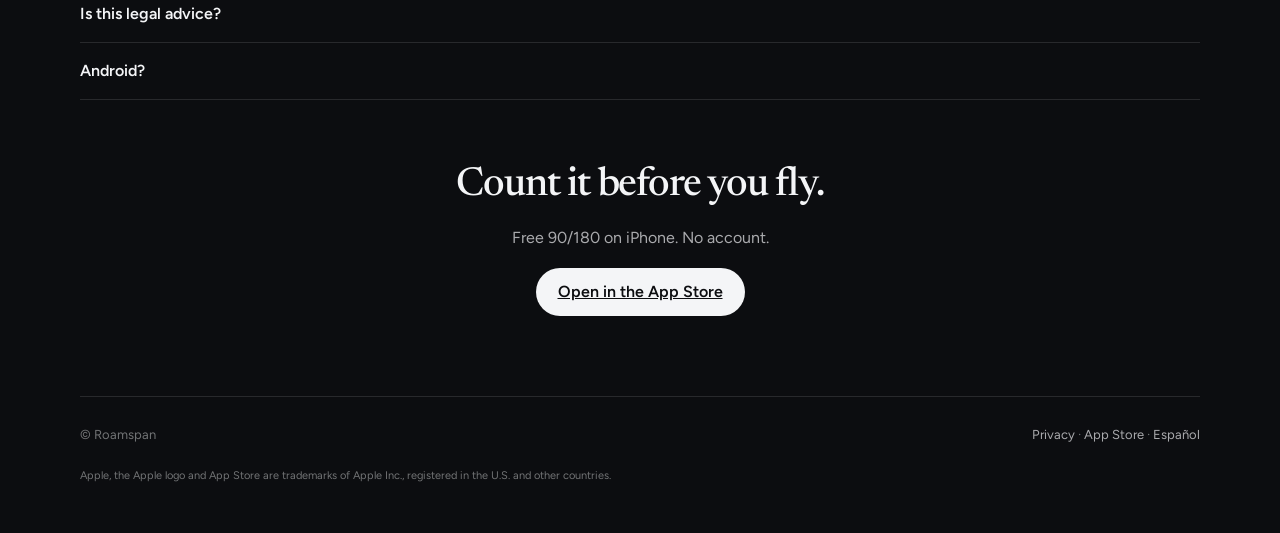
==== commit 1395f5d4: "fix(web): metadatos ausentes en /es/privacy/, paridad EN/ES del FAQ legal y accesibilidad del select" ====
--- a/index.html
+++ b/index.html
@@ -39,7 +39,7 @@
       <nav class="nav-links">
         <a href="#how">How it works</a>
         <a href="#pro">Pro</a>
-        <a href="/es/" class="lang" hreflang="es">ES</a>
+        <a href="/es/" class="lang" hreflang="es" lang="es" aria-label="Versión en español">ES</a>
         <a class="nav-cta" href="https://apps.apple.com/app/id6804630253">Get the app</a>
       </nav>
     </div>
@@ -149,7 +149,7 @@
       ·
       <a href="https://apps.apple.com/app/id6804630253">App Store</a>
       ·
-      <a href="/es/" hreflang="es">Español</a>
+      <a href="/es/" hreflang="es" lang="es">Español</a>
     </span>
     <p class="legal-note">Apple, the Apple logo and App Store are trademarks of Apple Inc., registered in the U.S. and other countries.</p>
   </footer>
--- a/styles.css
+++ b/styles.css
@@ -36,32 +36,31 @@
 .orb {
   position: absolute;
   border-radius: 50%;
-  filter: blur(80px);
-  opacity: 0.55;
+  filter: blur(70px);
   will-change: transform;
 }
 .orb-a {
-  width: 52vw;
-  height: 52vw;
-  left: -16vw;
-  top: -18vw;
-  background: radial-gradient(circle, rgba(143, 186, 158, 0.38), transparent 68%);
+  width: 58vw;
+  height: 58vw;
+  left: -18vw;
+  top: -20vw;
+  background: radial-gradient(circle, rgba(143, 186, 158, 0.55), transparent 68%);
   animation: drift-a 22s ease-in-out infinite alternate;
 }
 .orb-b {
-  width: 44vw;
-  height: 44vw;
-  right: -12vw;
-  top: 8vh;
-  background: radial-gradient(circle, rgba(212, 176, 122, 0.22), transparent 68%);
+  width: 48vw;
+  height: 48vw;
+  right: -14vw;
+  top: 4vh;
+  background: radial-gradient(circle, rgba(212, 176, 122, 0.38), transparent 68%);
   animation: drift-b 28s ease-in-out infinite alternate;
 }
 .orb-c {
-  width: 36vw;
-  height: 36vw;
-  left: 28vw;
-  bottom: -18vw;
-  background: radial-gradient(circle, rgba(90, 120, 160, 0.18), transparent 70%);
+  width: 42vw;
+  height: 42vw;
+  left: 24vw;
+  bottom: -20vw;
+  background: radial-gradient(circle, rgba(90, 130, 180, 0.28), transparent 70%);
   animation: drift-c 26s ease-in-out infinite alternate;
 }
 .grain {
@@ -85,8 +84,8 @@
   to { transform: translate(-6%, -10%); }
 }
 @keyframes rise {
-  from { opacity: 0; transform: translateY(14px); }
-  to { opacity: 1; transform: none; }
+  from { transform: translateY(10px); }
+  to { transform: none; }
 }
 @keyframes glow {
   from { opacity: 0.55; transform: scale(0.92); }
@@ -150,12 +149,12 @@
   align-items: center;
   padding: 72px 0 56px;
 }
-.hero-copy > * { animation: rise 0.75s cubic-bezier(0.22, 1, 0.36, 1) both; }
-.hero-copy > *:nth-child(2) { animation-delay: 0.07s; }
-.hero-copy > *:nth-child(3) { animation-delay: 0.14s; }
-.hero-copy > *:nth-child(4) { animation-delay: 0.2s; }
-.hero-copy > *:nth-child(5) { animation-delay: 0.26s; }
-.hero-copy > *:nth-child(6) { animation-delay: 0.32s; }
+.hero-copy > * { animation: rise 0.7s cubic-bezier(0.22, 1, 0.36, 1) both; }
+.hero-copy > *:nth-child(2) { animation-delay: 0.05s; }
+.hero-copy > *:nth-child(3) { animation-delay: 0.1s; }
+.hero-copy > *:nth-child(4) { animation-delay: 0.14s; }
+.hero-copy > *:nth-child(5) { animation-delay: 0.18s; }
+.hero-copy > *:nth-child(6) { animation-delay: 0.22s; }
 
 .kicker {
   color: var(--ok);
@@ -235,7 +234,7 @@
   display: grid;
   place-items: center;
   min-height: 560px;
-  animation: rise 0.9s 0.18s cubic-bezier(0.22, 1, 0.36, 1) both;
+  animation: rise 0.8s 0.08s cubic-bezier(0.22, 1, 0.36, 1) both;
 }
 .stage::before {
   content: "";
@@ -385,9 +384,10 @@
 .page h1 { font-size: 42px; margin-bottom: 24px; }
 
 @media (max-width: 840px) {
-  .hero { grid-template-columns: 1fr; padding-top: 36px; gap: 28px; }
-  .stage { order: -1; min-height: 0; }
-  .phone { width: min(240px, 68vw); }
+  .hero { grid-template-columns: 1fr; padding: 28px 0 36px; gap: 22px; }
+  .stage { min-height: 0; }
+  .phone { width: min(220px, 62vw); padding: 8px; border-radius: 40px; }
+  .phone img { border-radius: 32px; }
   .steps, .bento { grid-template-columns: 1fr; }
   h1 { font-size: 38px; }
   .scan { display: none; }
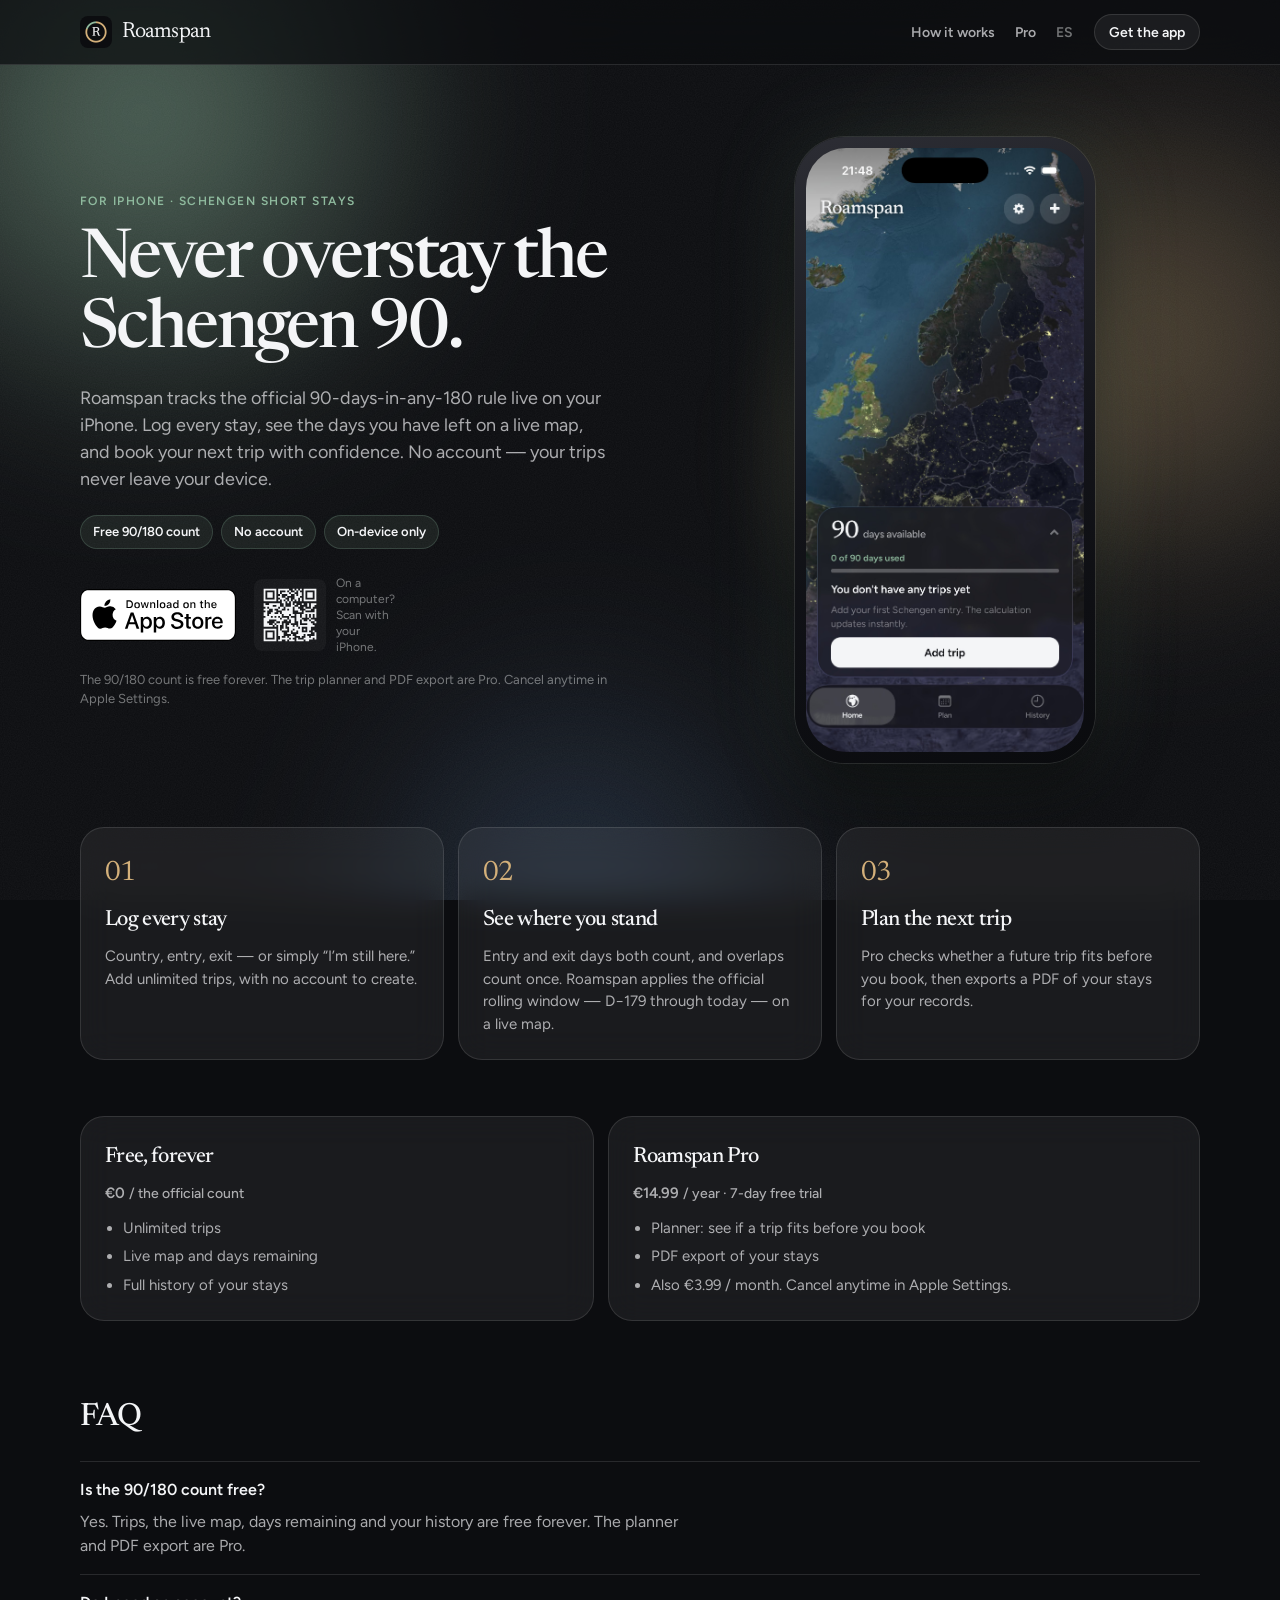
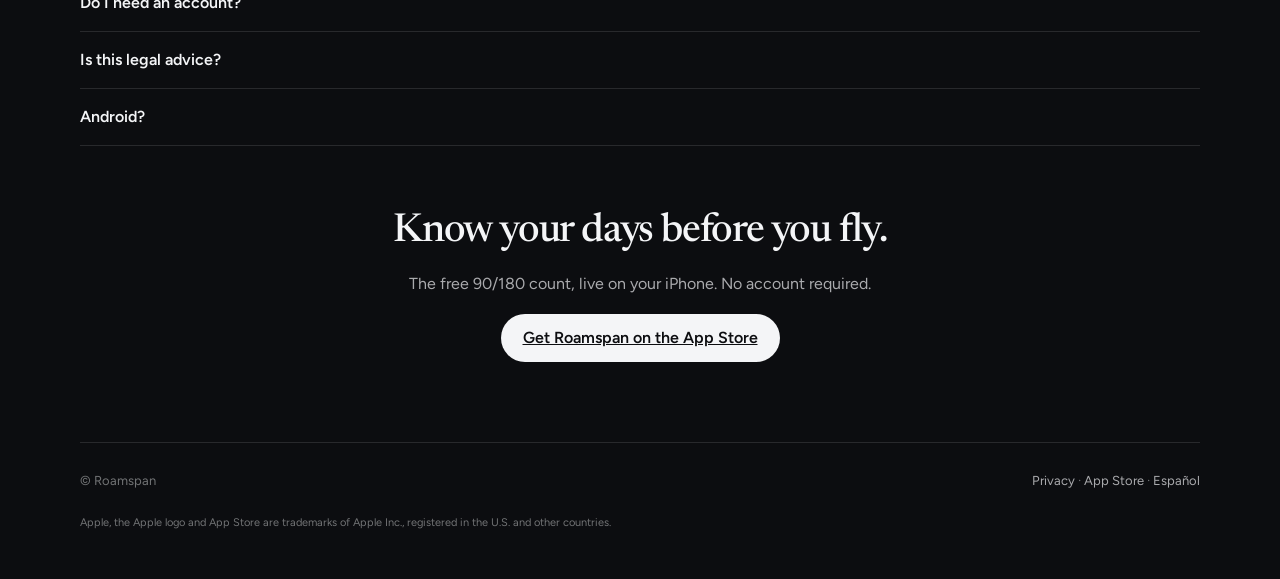
==== commit fef2efb6: "copy(web): pulido del copy de la home en EN y ES EN: lede orientado a beneficio (reservar con confia" ====
--- a/index.html
+++ b/index.html
@@ -48,9 +48,9 @@
   <main>
     <section class="wrap hero">
       <div class="hero-copy">
-        <p class="kicker">For iPhone · Schengen short stay</p>
+        <p class="kicker">For iPhone · Schengen short stays</p>
         <h1>Never overstay the Schengen 90.</h1>
-        <p class="lede">The official 90 days in any 180-day period, counted live on your iPhone. Add every stay. See days left on the map. No account — your trips never leave the device.</p>
+        <p class="lede">Roamspan tracks the official 90-days-in-any-180 rule live on your iPhone. Log every stay, see the days you have left on a live map, and book your next trip with confidence. No account — your trips never leave your device.</p>
         <ul class="chips">
           <li>Free 90/180 count</li>
           <li>No account</li>
@@ -61,15 +61,15 @@
             <img src="/badge-en.svg" alt="Download on the App Store" height="52" width="156" />
           </a>
           <div class="scan">
-            <img src="/qr.svg" width="72" height="72" alt="QR code to the App Store" />
+            <img src="/qr.svg" width="72" height="72" alt="QR code linking to Roamspan on the App Store" />
             <span>On a computer? Scan with your iPhone.</span>
           </div>
         </div>
-        <p class="fine">The 90/180 count is free. Planner and PDF are Pro. Cancel in Apple Settings.</p>
+        <p class="fine">The 90/180 count is free forever. The trip planner and PDF export are Pro. Cancel anytime in Apple Settings.</p>
       </div>
       <div class="stage">
         <div class="phone">
-          <img src="/app-home.jpg" alt="Roamspan home: 90 days available on a live Schengen map" width="1206" height="2622" />
+          <img src="/app-home.jpg" alt="Roamspan home screen: 90 days available shown on a live map of the Schengen area" width="1206" height="2622" />
         </div>
       </div>
     </section>
@@ -78,17 +78,17 @@
       <article class="step">
         <p class="n">01</p>
         <h2>Log every stay</h2>
-        <p>Country, entry, exit — or “I’m still here.” Unlimited trips. Nothing to create an account for.</p>
+        <p>Country, entry, exit — or simply “I’m still here.” Add unlimited trips, with no account to create.</p>
       </article>
       <article class="step">
         <p class="n">02</p>
-        <h2>Watch the count</h2>
-        <p>Entry and exit both count. Overlaps count once. Rolling window D−179…today — the official rule, on a live map.</p>
+        <h2>See where you stand</h2>
+        <p>Entry and exit days both count, and overlaps count once. Roamspan applies the official rolling window — D−179 through today — on a live map.</p>
       </article>
       <article class="step">
         <p class="n">03</p>
-        <h2>Plan the next one</h2>
-        <p>Pro checks if a future trip fits before you book, then exports a PDF for your records.</p>
+        <h2>Plan the next trip</h2>
+        <p>Pro checks whether a future trip fits before you book, then exports a PDF of your stays for your records.</p>
       </article>
     </section>
 
@@ -98,16 +98,16 @@
         <p class="price">€0 <span>/ the official count</span></p>
         <ul>
           <li>Unlimited trips</li>
-          <li>Live map and remaining days</li>
-          <li>History of every stay</li>
+          <li>Live map and days remaining</li>
+          <li>Full history of your stays</li>
         </ul>
       </article>
       <article class="card">
         <h3>Roamspan Pro</h3>
-        <p class="price">€14.99 <span>/ year · 7-day trial</span></p>
+        <p class="price">€14.99 <span>/ year · 7-day free trial</span></p>
         <ul>
-          <li>Planner: will this trip fit?</li>
-          <li>PDF of your stays</li>
+          <li>Planner: see if a trip fits before you book</li>
+          <li>PDF export of your stays</li>
           <li>Also €3.99 / month. Cancel anytime in Apple Settings.</li>
         </ul>
       </article>
@@ -117,27 +117,27 @@
       <h2>FAQ</h2>
       <details open>
         <summary>Is the 90/180 count free?</summary>
-        <p>Yes. Trips, map, remaining days and history are free. Planner and PDF are Pro.</p>
+        <p>Yes. Trips, the live map, days remaining and your history are free forever. The planner and PDF export are Pro.</p>
       </details>
       <details>
         <summary>Do I need an account?</summary>
-        <p>No. There is no sign-in. Dates, countries and notes live on this iPhone. Uninstalling the app deletes them.</p>
+        <p>No. There is nothing to sign up for. Your dates, countries and notes live on your iPhone — uninstalling the app deletes them.</p>
       </details>
       <details>
         <summary>Is this legal advice?</summary>
-        <p>No. Roamspan is a planning tool. Border authorities always have the final decision. Short-stay visas, residence permits and some bilateral rules follow other limits.</p>
+        <p>No. Roamspan is a planning tool, and border authorities always have the final decision. Short-stay visas, residence permits and some bilateral rules follow other limits.</p>
       </details>
       <details>
         <summary>Android?</summary>
-        <p>Not in V1. Roamspan is for iPhone.</p>
+        <p>Not in V1 — Roamspan is currently iPhone-only.</p>
       </details>
     </section>
 
     <section class="wrap end">
-      <h2>Count it before you fly.</h2>
-      <p>Free 90/180 on iPhone. No account.</p>
+      <h2>Know your days before you fly.</h2>
+      <p>The free 90/180 count, live on your iPhone. No account required.</p>
       <div class="cta-row">
-        <a class="nav-cta" href="https://apps.apple.com/app/id6804630253">Open in the App Store</a>
+        <a class="nav-cta" href="https://apps.apple.com/app/id6804630253">Get Roamspan on the App Store</a>
       </div>
     </section>
   </main>
